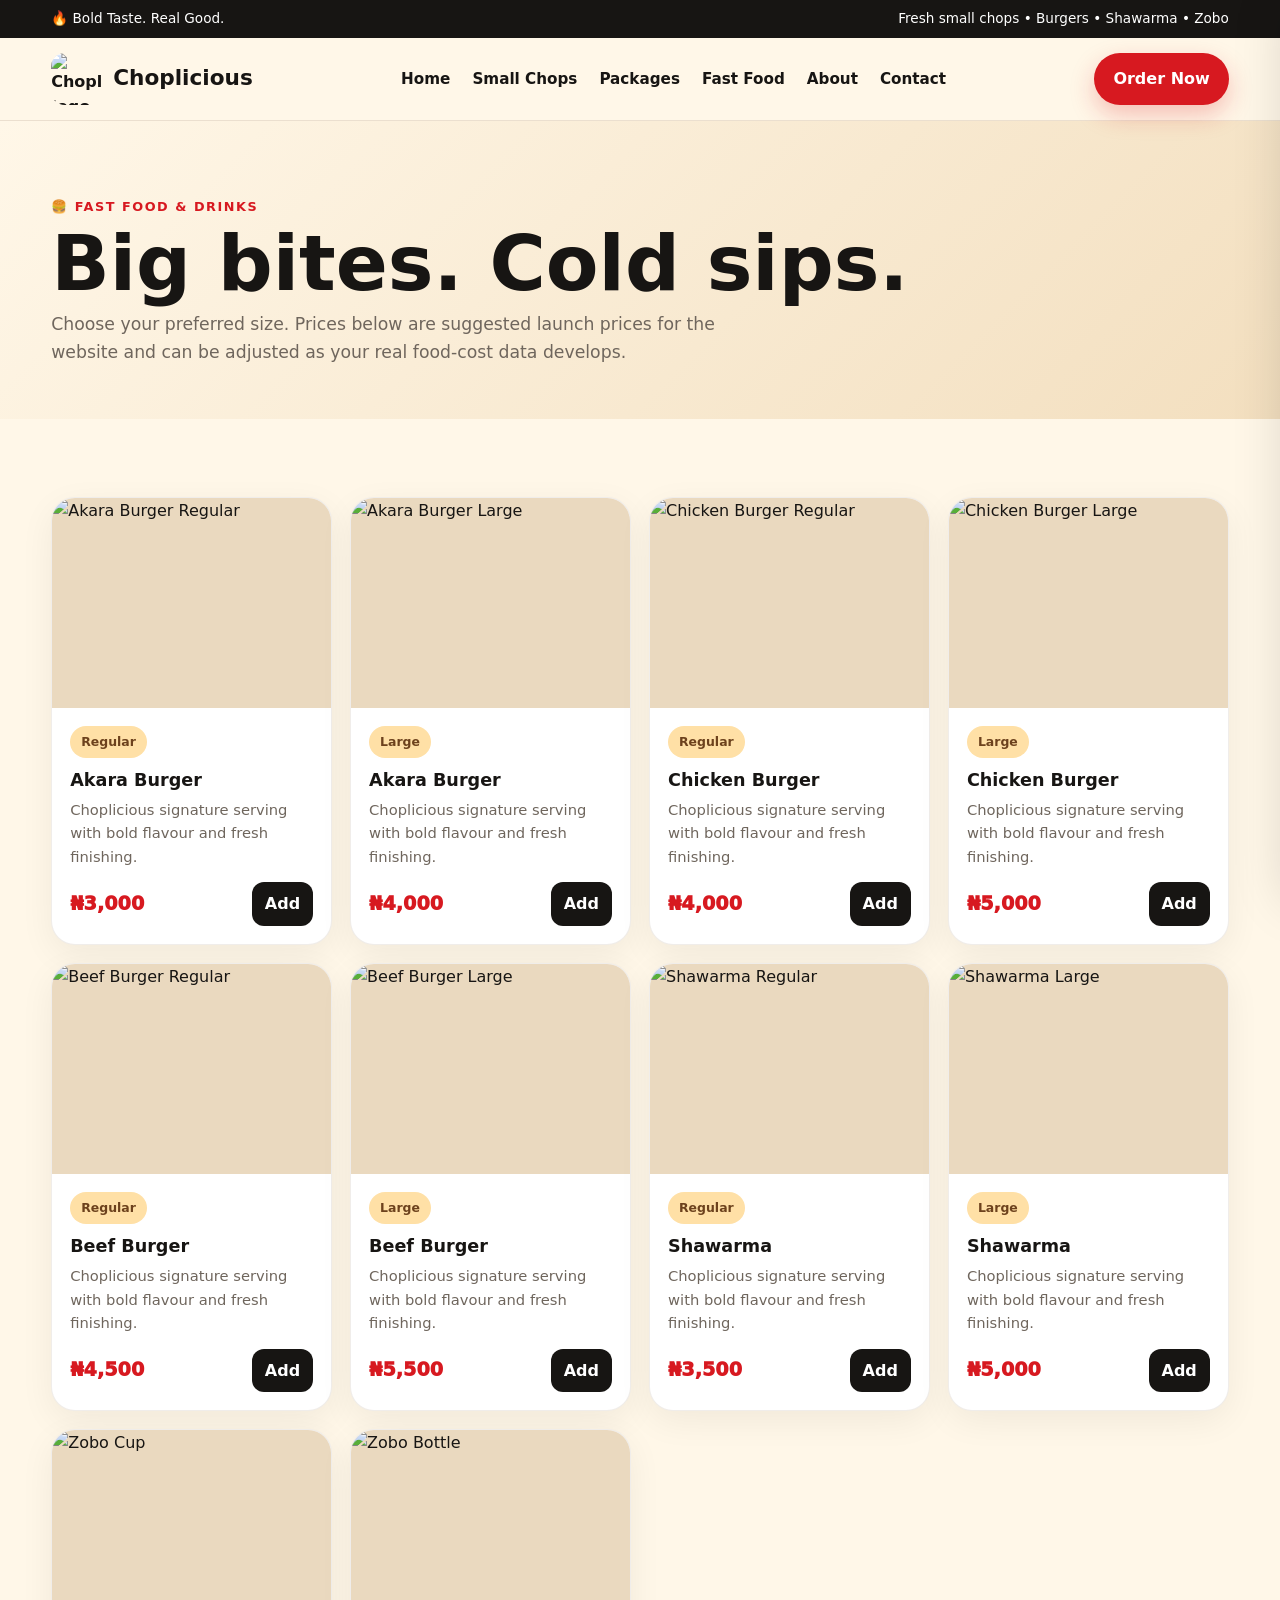
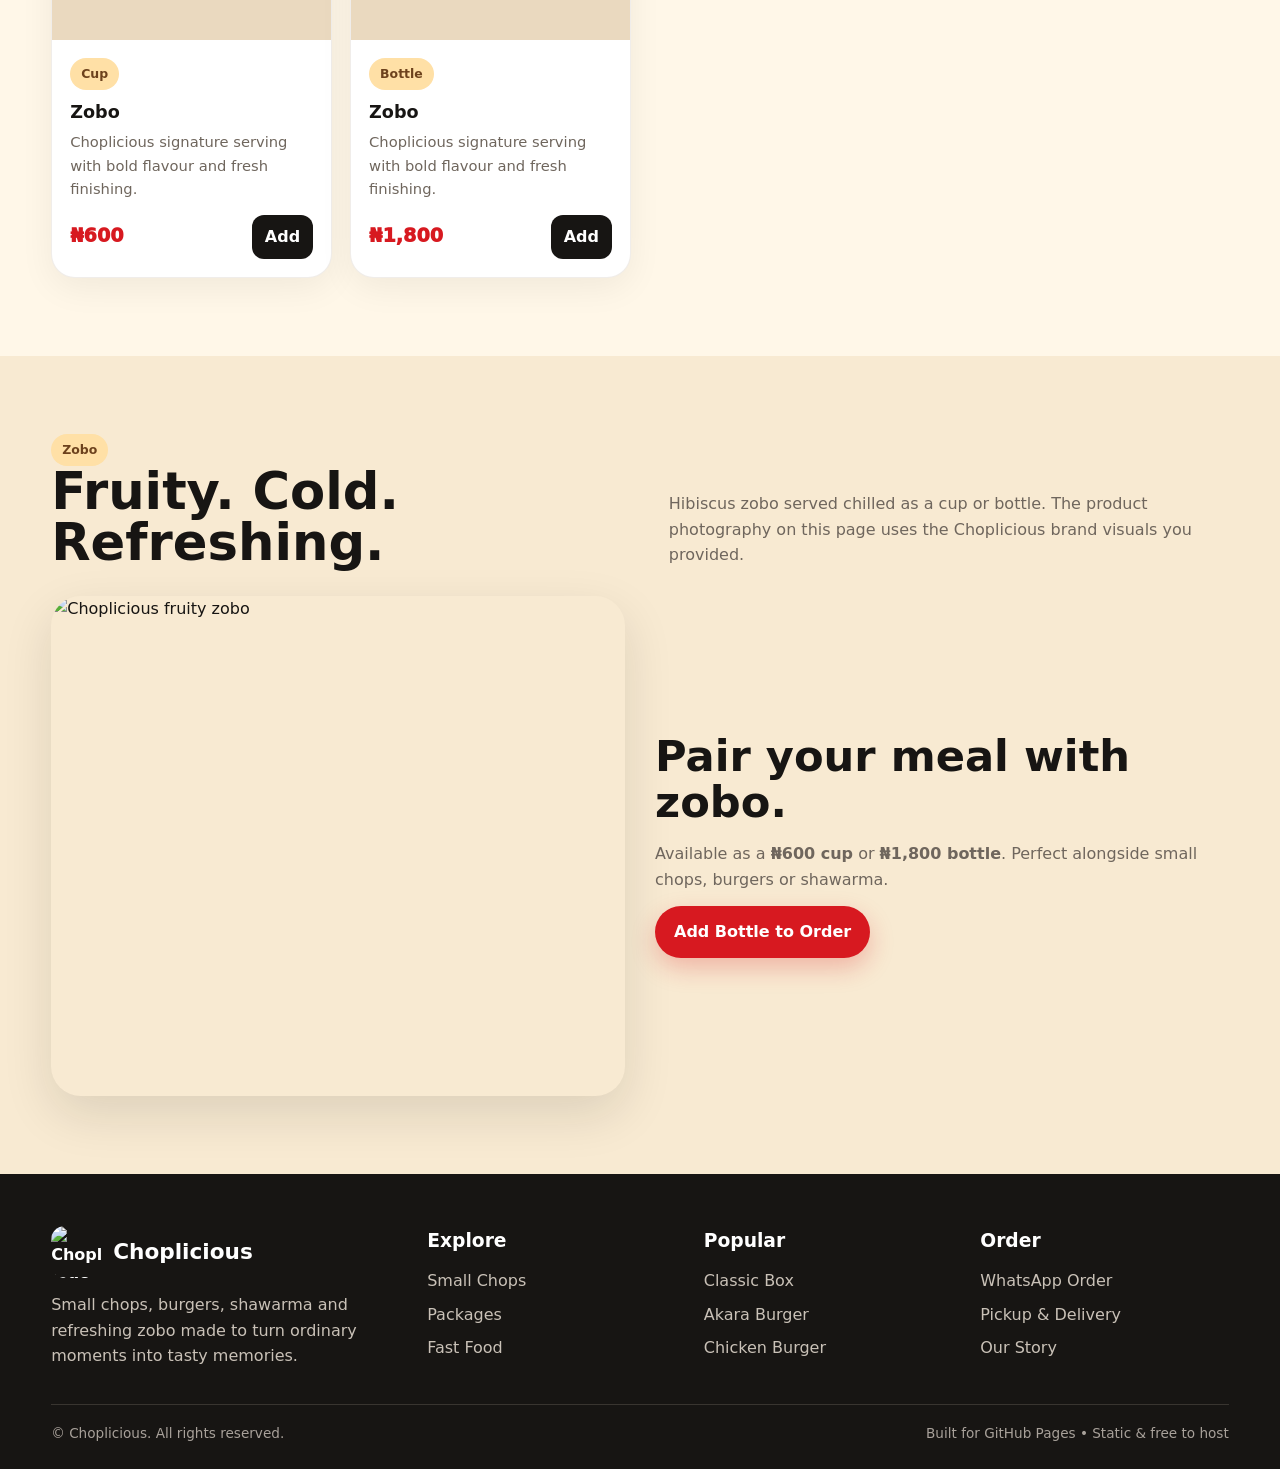
==== fast-food.html @ dd44a3d0 "Add files via upload" ====
<!doctype html><html lang="en"><head><meta charset="utf-8"><meta name="viewport" content="width=device-width,initial-scale=1"><title>Fast Food — Choplicious</title><link rel="stylesheet" href="styles.css"></head><body>
<div class="topbar"><div class="container"><span>🔥 Bold Taste. Real Good.</span><span>Fresh small chops • Burgers • Shawarma • Zobo</span></div></div>
<header class="navbar"><div class="container nav-inner">
<a class="brand" href="index.html"><img src="assets/logo.png" alt="Choplicious logo"><span>Choplicious</span></a>
<button class="menu-btn" id="mobileMenu" aria-label="Open menu">☰</button>
<nav class="nav-links" id="navLinks">
<a href="index.html">Home</a><a href="menu.html">Small Chops</a><a href="packages.html">Packages</a><a href="fast-food.html">Fast Food</a><a href="about.html">About</a><a href="contact.html">Contact</a>
</nav>
<a class="btn btn-primary nav-cta" href="contact.html">Order Now</a>
</div></header>

<main><section class="page-hero"><div class="container"><span class="kicker">🍔 Fast Food & Drinks</span><h1>Big bites. Cold sips.</h1><p>Choose your preferred size. Prices below are suggested launch prices for the website and can be adjusted as your real food-cost data develops.</p></div></section>
<section class="section"><div class="container"><div class="cards"><div class="card"><div class="card-img"><img src="assets/akara-burger.png" alt="Akara Burger Regular"></div><div class="card-body"><span class="pill">Regular</span><h3 style="margin-top:8px">Akara Burger</h3><p>Choplicious signature serving with bold flavour and fresh finishing.</p><div class="card-foot"><span class="price">₦3,000</span><button class="small-btn" onclick="addToCart('Akara Burger — Regular',3000)">Add</button></div></div></div>
<div class="card"><div class="card-img"><img src="assets/akara-burger.png" alt="Akara Burger Large"></div><div class="card-body"><span class="pill">Large</span><h3 style="margin-top:8px">Akara Burger</h3><p>Choplicious signature serving with bold flavour and fresh finishing.</p><div class="card-foot"><span class="price">₦4,000</span><button class="small-btn" onclick="addToCart('Akara Burger — Large',4000)">Add</button></div></div></div>
<div class="card"><div class="card-img"><img src="assets/chicken-burger.png" alt="Chicken Burger Regular"></div><div class="card-body"><span class="pill">Regular</span><h3 style="margin-top:8px">Chicken Burger</h3><p>Choplicious signature serving with bold flavour and fresh finishing.</p><div class="card-foot"><span class="price">₦4,000</span><button class="small-btn" onclick="addToCart('Chicken Burger — Regular',4000)">Add</button></div></div></div>
<div class="card"><div class="card-img"><img src="assets/chicken-burger.png" alt="Chicken Burger Large"></div><div class="card-body"><span class="pill">Large</span><h3 style="margin-top:8px">Chicken Burger</h3><p>Choplicious signature serving with bold flavour and fresh finishing.</p><div class="card-foot"><span class="price">₦5,000</span><button class="small-btn" onclick="addToCart('Chicken Burger — Large',5000)">Add</button></div></div></div>
<div class="card"><div class="card-img"><img src="assets/beef-burger.png" alt="Beef Burger Regular"></div><div class="card-body"><span class="pill">Regular</span><h3 style="margin-top:8px">Beef Burger</h3><p>Choplicious signature serving with bold flavour and fresh finishing.</p><div class="card-foot"><span class="price">₦4,500</span><button class="small-btn" onclick="addToCart('Beef Burger — Regular',4500)">Add</button></div></div></div>
<div class="card"><div class="card-img"><img src="assets/beef-burger.png" alt="Beef Burger Large"></div><div class="card-body"><span class="pill">Large</span><h3 style="margin-top:8px">Beef Burger</h3><p>Choplicious signature serving with bold flavour and fresh finishing.</p><div class="card-foot"><span class="price">₦5,500</span><button class="small-btn" onclick="addToCart('Beef Burger — Large',5500)">Add</button></div></div></div>
<div class="card"><div class="card-img"><img src="assets/shawarma.png" alt="Shawarma Regular"></div><div class="card-body"><span class="pill">Regular</span><h3 style="margin-top:8px">Shawarma</h3><p>Choplicious signature serving with bold flavour and fresh finishing.</p><div class="card-foot"><span class="price">₦3,500</span><button class="small-btn" onclick="addToCart('Shawarma — Regular',3500)">Add</button></div></div></div>
<div class="card"><div class="card-img"><img src="assets/shawarma.png" alt="Shawarma Large"></div><div class="card-body"><span class="pill">Large</span><h3 style="margin-top:8px">Shawarma</h3><p>Choplicious signature serving with bold flavour and fresh finishing.</p><div class="card-foot"><span class="price">₦5,000</span><button class="small-btn" onclick="addToCart('Shawarma — Large',5000)">Add</button></div></div></div>
<div class="card"><div class="card-img"><img src="assets/zobo.png" alt="Zobo Cup"></div><div class="card-body"><span class="pill">Cup</span><h3 style="margin-top:8px">Zobo</h3><p>Choplicious signature serving with bold flavour and fresh finishing.</p><div class="card-foot"><span class="price">₦600</span><button class="small-btn" onclick="addToCart('Zobo — Cup',600)">Add</button></div></div></div>
<div class="card"><div class="card-img"><img src="assets/zobo.png" alt="Zobo Bottle"></div><div class="card-body"><span class="pill">Bottle</span><h3 style="margin-top:8px">Zobo</h3><p>Choplicious signature serving with bold flavour and fresh finishing.</p><div class="card-foot"><span class="price">₦1,800</span><button class="small-btn" onclick="addToCart('Zobo — Bottle',1800)">Add</button></div></div></div></div></div></section>
<section class="section alt"><div class="container"><div class="section-head"><div><span class="pill">Zobo</span><h2>Fruity. Cold. Refreshing.</h2></div><p>Hibiscus zobo served chilled as a cup or bottle. The product photography on this page uses the Choplicious brand visuals you provided.</p></div><div class="about-grid"><div class="about-image"><img src="assets/zobo.png" alt="Choplicious fruity zobo"></div><div class="about-copy"><h2>Pair your meal with zobo.</h2><p>Available as a <b>₦600 cup</b> or <b>₦1,800 bottle</b>. Perfect alongside small chops, burgers or shawarma.</p><button class="btn btn-primary" onclick="addToCart('Zobo — Bottle',1800)">Add Bottle to Order</button></div></div></div></section>
</main>
<footer class="footer"><div class="container">
<div class="footer-grid">
<div><div class="brand"><img src="assets/logo.png" alt="Choplicious logo"><span>Choplicious</span></div><p style="margin-top:14px">Small chops, burgers, shawarma and refreshing zobo made to turn ordinary moments into tasty memories.</p></div>
<div><h3>Explore</h3><div class="footer-links"><a href="menu.html">Small Chops</a><a href="packages.html">Packages</a><a href="fast-food.html">Fast Food</a></div></div>
<div><h3>Popular</h3><div class="footer-links"><a href="packages.html">Classic Box</a><a href="fast-food.html">Akara Burger</a><a href="fast-food.html">Chicken Burger</a></div></div>
<div><h3>Order</h3><div class="footer-links"><a href="contact.html">WhatsApp Order</a><a href="contact.html">Pickup & Delivery</a><a href="about.html">Our Story</a></div></div>
</div>
<div class="footer-bottom"><span>© <span id="year"></span> Choplicious. All rights reserved.</span><span>Built for GitHub Pages • Static & free to host</span></div>
</div></footer>
<div class="toast" id="toast"></div>
<div class="cart" id="cart"><div class="cart-head"><div><b>Your Order</b><div style="color:#777;font-size:.85rem">Ready for WhatsApp checkout</div></div><button class="close" onclick="closeCart()">×</button></div><div class="cart-items" id="cartItems"></div><div class="cart-foot"><div style="display:flex;justify-content:space-between;font-size:1.1rem;margin-bottom:14px"><b>Total</b><b id="cartTotal">₦0</b></div><button class="btn btn-primary" style="width:100%" onclick="checkout()">Order via WhatsApp</button></div></div>
<script src="script.js"></script>
</body></html>
---- styles.css ----
:root{
  --red:#d71920;
  --red-dark:#a90f15;
  --cream:#fff7e8;
  --cream-2:#f8ead2;
  --charcoal:#171513;
  --gold:#e8a52a;
  --brown:#8a5a32;
  --brown-dark:#5a361f;
  --white:#fff;
  --muted:#6f665d;
  --shadow:0 18px 50px rgba(23,21,19,.12);
  --radius:24px;
  --max:1180px;
}
*{box-sizing:border-box;margin:0;padding:0}
html{scroll-behavior:smooth}
body{
  font-family:Inter,system-ui,-apple-system,BlinkMacSystemFont,"Segoe UI",sans-serif;
  background:var(--cream);color:var(--charcoal);line-height:1.6;
}
a{text-decoration:none;color:inherit}
img{max-width:100%;display:block}
button,input,textarea{font:inherit}
.container{width:min(var(--max),92%);margin:auto}
.topbar{background:var(--charcoal);color:#fff;font-size:.85rem}
.topbar .container{display:flex;justify-content:space-between;gap:20px;padding:8px 0}
.navbar{
  position:sticky;top:0;z-index:1000;background:rgba(255,247,232,.94);
  backdrop-filter:blur(16px);border-bottom:1px solid rgba(90,54,31,.12)
}
.nav-inner{height:82px;display:flex;align-items:center;justify-content:space-between;gap:24px}
.brand{display:flex;align-items:center;gap:10px;font-weight:900}
.brand img{width:52px;height:52px;object-fit:contain;border-radius:14px}
.brand span{font-size:1.35rem}
.nav-links{display:flex;align-items:center;gap:22px;font-weight:700;font-size:.95rem}
.nav-links a{position:relative}
.nav-links a:after{content:"";position:absolute;left:0;bottom:-8px;width:0;height:3px;background:var(--red);border-radius:10px;transition:.25s}
.nav-links a:hover:after,.nav-links a.active:after{width:100%}
.menu-btn{display:none;border:0;background:var(--charcoal);color:#fff;border-radius:12px;padding:10px 12px}
.btn{
  display:inline-flex;align-items:center;justify-content:center;gap:8px;border:0;
  padding:13px 19px;border-radius:999px;font-weight:900;cursor:pointer;transition:.25s
}
.btn-primary{background:var(--red);color:#fff;box-shadow:0 10px 24px rgba(215,25,32,.25)}
.btn-primary:hover{transform:translateY(-2px);background:var(--red-dark)}
.btn-dark{background:var(--charcoal);color:#fff}
.btn-light{background:#fff;color:var(--charcoal)}
.hero{padding:64px 0 78px;overflow:hidden}
.hero-grid{display:grid;grid-template-columns:1.02fr .98fr;align-items:center;gap:48px}
.kicker{display:inline-flex;align-items:center;gap:8px;color:var(--red);font-weight:900;text-transform:uppercase;letter-spacing:.12em;font-size:.8rem}
.hero h1{font-size:clamp(3rem,7vw,6.2rem);line-height:.92;margin:15px 0 22px;letter-spacing:-.055em}
.hero h1 span{color:var(--red)}
.hero p{font-size:1.12rem;color:var(--muted);max-width:620px}
.hero-actions{display:flex;flex-wrap:wrap;gap:12px;margin-top:28px}
.hero-card{position:relative}
.hero-card img{width:100%;height:520px;object-fit:cover;border-radius:36px;box-shadow:var(--shadow)}
.hero-badge{
  position:absolute;left:-18px;bottom:28px;background:#fff;padding:16px 20px;border-radius:20px;
  box-shadow:var(--shadow);font-weight:900
}
.hero-badge strong{display:block;color:var(--red);font-size:1.35rem}
.section{padding:78px 0}
.section.alt{background:var(--cream-2)}
.section-head{display:flex;align-items:end;justify-content:space-between;gap:24px;margin-bottom:28px}
.section-head h2{font-size:clamp(2rem,4vw,3.4rem);line-height:1}
.section-head p{max-width:560px;color:var(--muted)}
.pill{display:inline-block;background:#ffe0a6;color:#6d421d;padding:6px 11px;border-radius:999px;font-weight:900;font-size:.78rem}
.cards{display:grid;grid-template-columns:repeat(4,1fr);gap:18px}
.card{
  background:#fff;border:1px solid rgba(90,54,31,.09);border-radius:var(--radius);
  overflow:hidden;box-shadow:0 10px 35px rgba(23,21,19,.06);transition:.25s
}
.card:hover{transform:translateY(-6px);box-shadow:var(--shadow)}
.card-img{height:210px;overflow:hidden;background:#ead9bf}
.card-img img{width:100%;height:100%;object-fit:cover;transition:.5s}
.card:hover .card-img img{transform:scale(1.04)}
.card-body{padding:18px}
.card-body h3{font-size:1.1rem;margin-bottom:4px}
.card-body p{color:var(--muted);font-size:.92rem;min-height:44px}
.price{font-size:1.2rem;font-weight:950;color:var(--red)}
.card-foot{display:flex;justify-content:space-between;align-items:center;gap:12px;margin-top:14px}
.small-btn{border:0;background:var(--charcoal);color:#fff;padding:9px 13px;border-radius:12px;font-weight:800;cursor:pointer}
.menu-grid{display:grid;grid-template-columns:repeat(3,1fr);gap:18px}
.menu-card{padding:20px;background:#fff;border-radius:22px;border:1px solid rgba(90,54,31,.08)}
.menu-card h3{display:flex;justify-content:space-between;gap:12px}
.menu-card .desc{font-size:.88rem;color:var(--muted);margin:5px 0 12px}
.menu-card .meta{font-size:.78rem;color:#806f5e}
.filters{display:flex;gap:9px;flex-wrap:wrap;margin-bottom:24px}
.filter{border:1px solid #d9c4a7;background:#fff;color:var(--charcoal);padding:9px 14px;border-radius:999px;font-weight:800;cursor:pointer}
.filter.active{background:var(--red);border-color:var(--red);color:#fff}
.package-grid{display:grid;grid-template-columns:repeat(4,1fr);gap:18px}
.package{position:relative;padding:26px;background:var(--charcoal);color:#fff;border-radius:26px;overflow:hidden}
.package:nth-child(2){background:#6b4326}
.package:nth-child(3){background:var(--red)}
.package:nth-child(4){background:#9a6b2f}
.package:before{content:"";position:absolute;width:160px;height:160px;border-radius:50%;background:rgba(255,255,255,.08);right:-50px;top:-60px}
.package h3{font-size:1.45rem}
.package .package-price{font-size:2rem;font-weight:950;margin:8px 0 16px}
.package ul{list-style:none;display:grid;gap:8px;color:#f8ead2;font-size:.92rem;margin-bottom:20px}
.package li:before{content:"✓";color:#ffd36a;font-weight:900;margin-right:8px}
.feature-strip{display:grid;grid-template-columns:repeat(3,1fr);gap:18px}
.feature{padding:24px;background:#fff;border-radius:22px}
.feature .icon{font-size:2rem;margin-bottom:8px}
.feature h3{margin-bottom:5px}
.feature p{color:var(--muted)}
.cta{padding:48px;border-radius:32px;background:var(--red);color:#fff;display:flex;align-items:center;justify-content:space-between;gap:25px}
.cta h2{font-size:clamp(2rem,4vw,3.2rem);line-height:1}
.cta p{opacity:.9;margin-top:10px}
.page-hero{padding:72px 0 52px;background:linear-gradient(135deg,#fff7e8 0%,#f3dfbf 100%)}
.page-hero h1{font-size:clamp(2.7rem,6vw,5rem);line-height:.95;margin:10px 0}
.page-hero p{max-width:700px;color:var(--muted);font-size:1.08rem}
.about-grid{display:grid;grid-template-columns:1fr 1fr;gap:30px;align-items:center}
.about-image{border-radius:30px;overflow:hidden;box-shadow:var(--shadow)}
.about-image img{width:100%;height:500px;object-fit:cover}
.about-copy h2{font-size:2.7rem;line-height:1.05;margin-bottom:16px}
.about-copy p{color:var(--muted);margin-bottom:14px}
.contact-grid{display:grid;grid-template-columns:1fr 1fr;gap:24px}
.contact-card{background:#fff;padding:28px;border-radius:24px}
.contact-list{display:grid;gap:15px;margin-top:20px}
.contact-item{display:flex;gap:14px;align-items:flex-start}
.contact-item b{display:block}
.contact-item span{color:var(--muted);font-size:.9rem}
.form{display:grid;gap:14px}
.form label{font-weight:800}
.form input,.form textarea,.form select{width:100%;padding:13px 14px;border:1px solid #d9c4a7;border-radius:13px;background:#fffdf8;outline:none}
.form textarea{min-height:130px;resize:vertical}
.footer{background:var(--charcoal);color:#fff;padding:52px 0 24px}
.footer-grid{display:grid;grid-template-columns:1.4fr 1fr 1fr 1fr;gap:28px}
.footer p,.footer a{color:#c9c1b7}
.footer h3{margin-bottom:12px}
.footer-links{display:grid;gap:8px}
.footer-bottom{border-top:1px solid #393530;margin-top:35px;padding-top:18px;color:#a8a19a;font-size:.85rem;display:flex;justify-content:space-between}
.toast{position:fixed;right:20px;bottom:20px;background:var(--charcoal);color:#fff;padding:14px 18px;border-radius:14px;z-index:2000;box-shadow:var(--shadow);display:none}
.cart{
  position:fixed;right:0;top:0;width:min(420px,92vw);height:100vh;background:#fff;z-index:1500;
  transform:translateX(105%);transition:.3s;box-shadow:-15px 0 50px rgba(0,0,0,.15);display:flex;flex-direction:column
}
.cart.open{transform:translateX(0)}
.cart-head{padding:20px;border-bottom:1px solid #eee;display:flex;justify-content:space-between}
.cart-items{padding:20px;overflow:auto;flex:1;display:grid;align-content:start;gap:12px}
.cart-item{display:flex;justify-content:space-between;gap:15px;border-bottom:1px solid #eee;padding-bottom:12px}
.cart-foot{padding:20px;border-top:1px solid #eee}
.close{border:0;background:#f1ede7;border-radius:10px;width:38px;height:38px;cursor:pointer;font-size:1.2rem}
.empty{color:var(--muted);padding:30px 0;text-align:center}
@media(max-width:980px){
  .cards,.package-grid{grid-template-columns:repeat(2,1fr)}
  .menu-grid{grid-template-columns:repeat(2,1fr)}
  .hero-grid,.about-grid,.contact-grid{grid-template-columns:1fr}
  .hero-card{order:-1}
  .hero-card img{height:420px}
  .footer-grid{grid-template-columns:2fr 1fr 1fr}
}
@media(max-width:720px){
  .topbar .container{display:none}
  .nav-inner{height:70px}
  .nav-links{
    position:absolute;top:70px;left:0;right:0;background:var(--cream);padding:18px 5%;
    flex-direction:column;align-items:flex-start;transform:translateY(-150%);transition:.25s;box-shadow:0 15px 25px rgba(0,0,0,.08)
  }
  .nav-links.open{transform:translateY(0)}
  .menu-btn{display:block}
  .nav-cta{display:none}
  .cards,.package-grid,.menu-grid,.feature-strip{grid-template-columns:1fr}
  .section{padding:58px 0}
  .hero{padding:42px 0 58px}
  .hero-card img{height:330px}
  .hero-badge{left:10px}
  .footer-grid{grid-template-columns:1fr 1fr}
  .footer-bottom{flex-direction:column;gap:8px}
  .cta{padding:30px;flex-direction:column;align-items:flex-start}
}
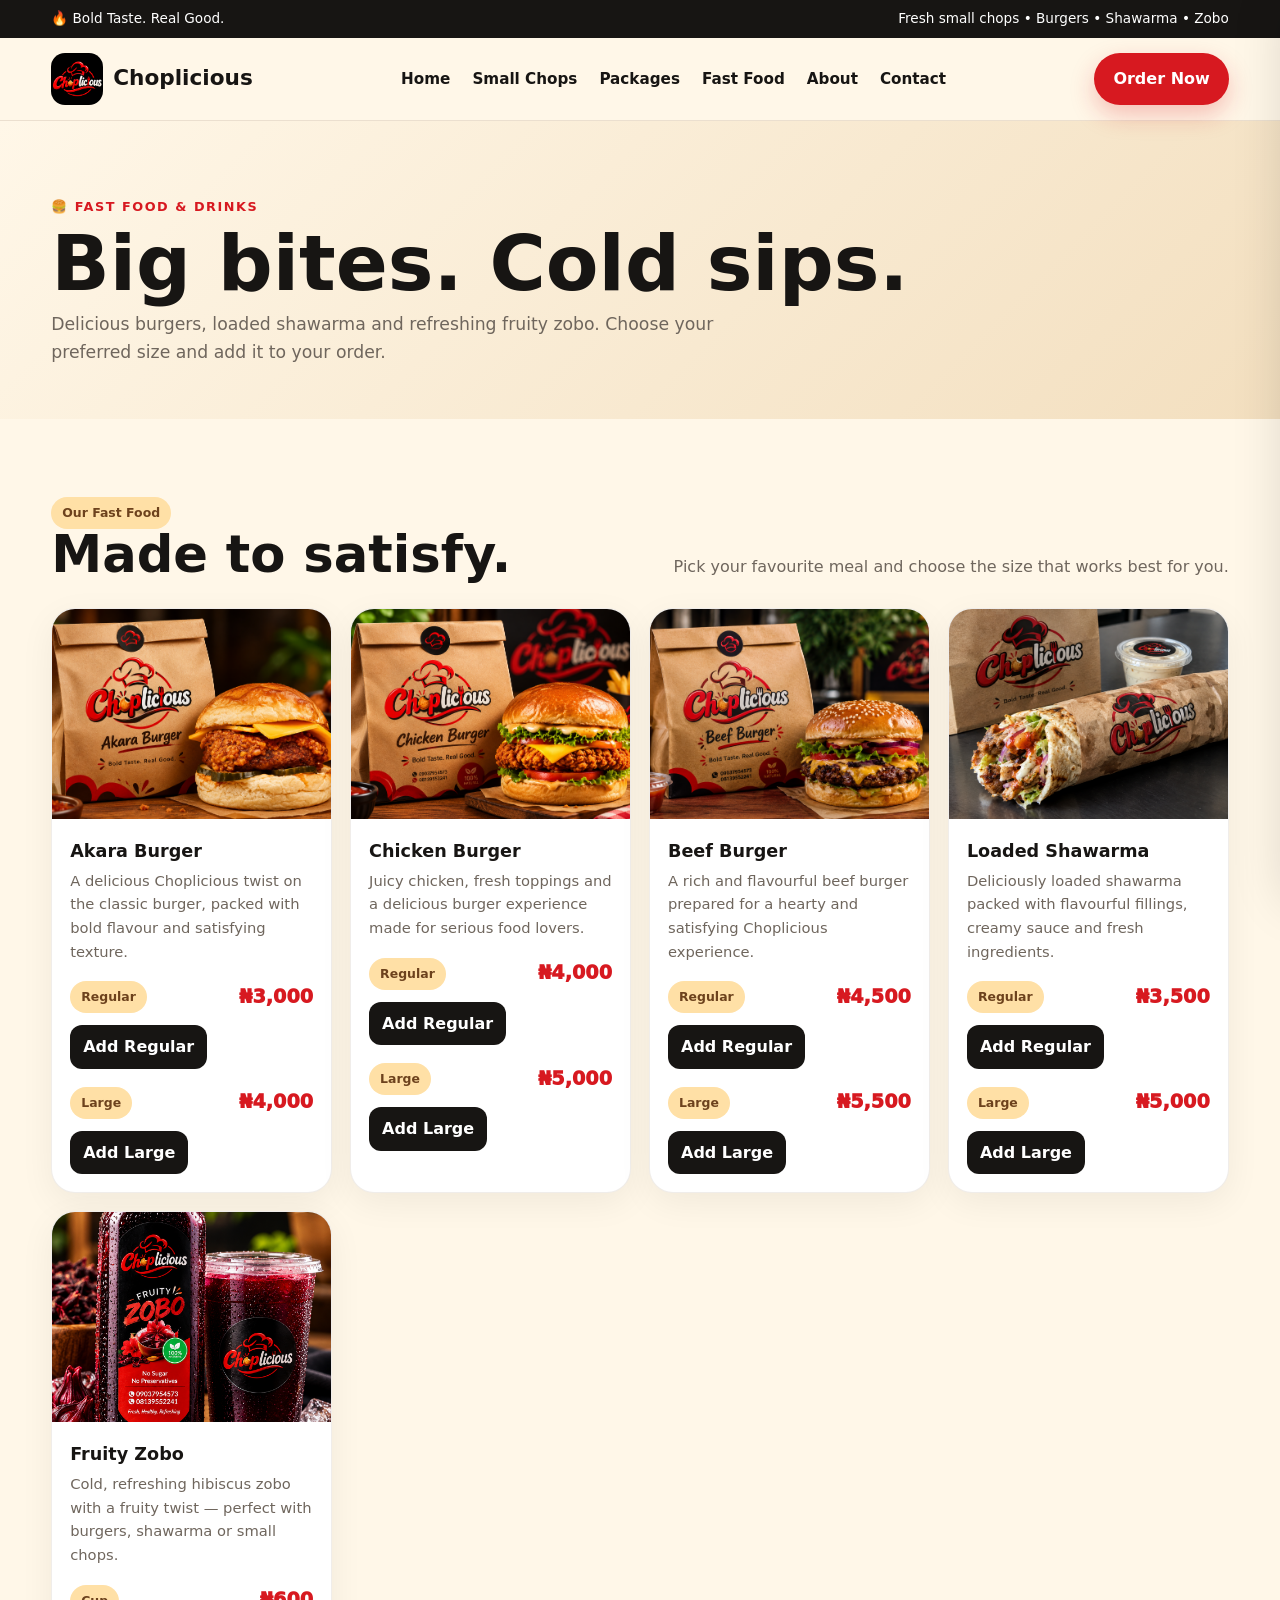
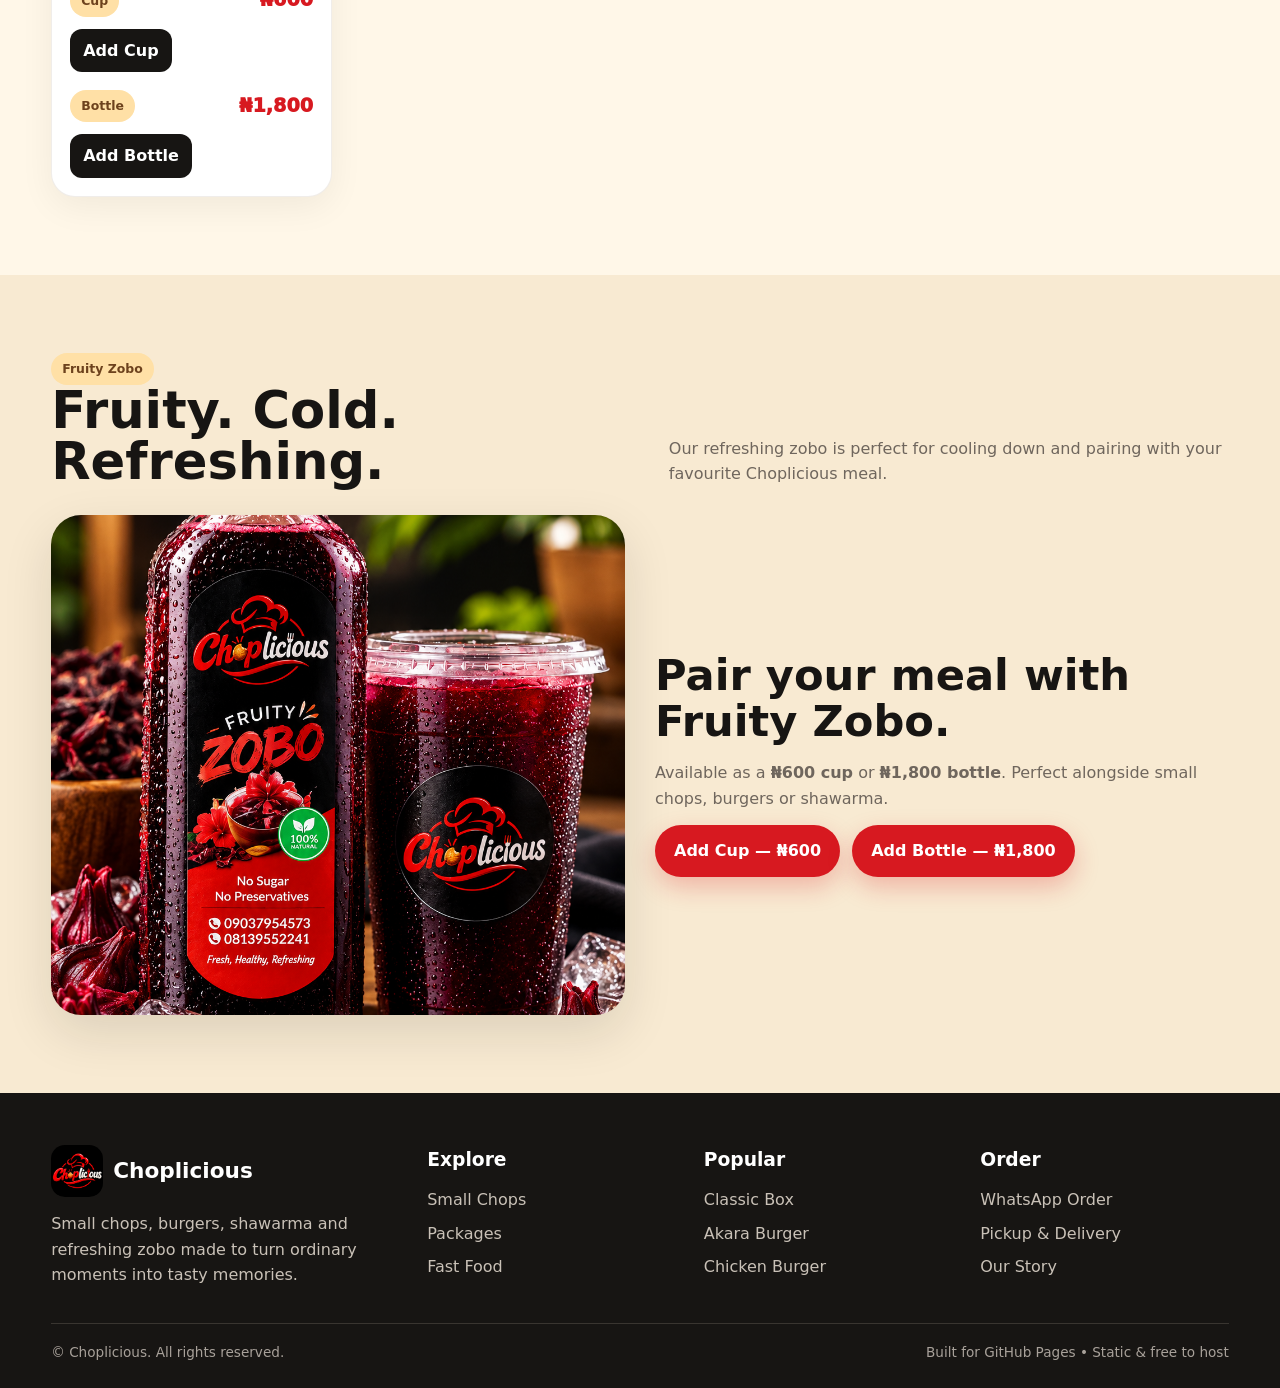
==== commit 9baae1d5: "Fix fast food product grouping" ====
--- a/fast-food.html
+++ b/fast-food.html
@@ -1,37 +1,703 @@
-<!doctype html><html lang="en"><head><meta charset="utf-8"><meta name="viewport" content="width=device-width,initial-scale=1"><title>Fast Food — Choplicious</title><link rel="stylesheet" href="styles.css"></head><body>
-<div class="topbar"><div class="container"><span>🔥 Bold Taste. Real Good.</span><span>Fresh small chops • Burgers • Shawarma • Zobo</span></div></div>
-<header class="navbar"><div class="container nav-inner">
-<a class="brand" href="index.html"><img src="assets/logo.png" alt="Choplicious logo"><span>Choplicious</span></a>
-<button class="menu-btn" id="mobileMenu" aria-label="Open menu">☰</button>
-<nav class="nav-links" id="navLinks">
-<a href="index.html">Home</a><a href="menu.html">Small Chops</a><a href="packages.html">Packages</a><a href="fast-food.html">Fast Food</a><a href="about.html">About</a><a href="contact.html">Contact</a>
-</nav>
-<a class="btn btn-primary nav-cta" href="contact.html">Order Now</a>
-</div></header>
-
-<main><section class="page-hero"><div class="container"><span class="kicker">🍔 Fast Food & Drinks</span><h1>Big bites. Cold sips.</h1><p>Choose your preferred size. Prices below are suggested launch prices for the website and can be adjusted as your real food-cost data develops.</p></div></section>
-<section class="section"><div class="container"><div class="cards"><div class="card"><div class="card-img"><img src="assets/akara-burger.png" alt="Akara Burger Regular"></div><div class="card-body"><span class="pill">Regular</span><h3 style="margin-top:8px">Akara Burger</h3><p>Choplicious signature serving with bold flavour and fresh finishing.</p><div class="card-foot"><span class="price">₦3,000</span><button class="small-btn" onclick="addToCart('Akara Burger — Regular',3000)">Add</button></div></div></div>
-<div class="card"><div class="card-img"><img src="assets/akara-burger.png" alt="Akara Burger Large"></div><div class="card-body"><span class="pill">Large</span><h3 style="margin-top:8px">Akara Burger</h3><p>Choplicious signature serving with bold flavour and fresh finishing.</p><div class="card-foot"><span class="price">₦4,000</span><button class="small-btn" onclick="addToCart('Akara Burger — Large',4000)">Add</button></div></div></div>
-<div class="card"><div class="card-img"><img src="assets/chicken-burger.png" alt="Chicken Burger Regular"></div><div class="card-body"><span class="pill">Regular</span><h3 style="margin-top:8px">Chicken Burger</h3><p>Choplicious signature serving with bold flavour and fresh finishing.</p><div class="card-foot"><span class="price">₦4,000</span><button class="small-btn" onclick="addToCart('Chicken Burger — Regular',4000)">Add</button></div></div></div>
-<div class="card"><div class="card-img"><img src="assets/chicken-burger.png" alt="Chicken Burger Large"></div><div class="card-body"><span class="pill">Large</span><h3 style="margin-top:8px">Chicken Burger</h3><p>Choplicious signature serving with bold flavour and fresh finishing.</p><div class="card-foot"><span class="price">₦5,000</span><button class="small-btn" onclick="addToCart('Chicken Burger — Large',5000)">Add</button></div></div></div>
-<div class="card"><div class="card-img"><img src="assets/beef-burger.png" alt="Beef Burger Regular"></div><div class="card-body"><span class="pill">Regular</span><h3 style="margin-top:8px">Beef Burger</h3><p>Choplicious signature serving with bold flavour and fresh finishing.</p><div class="card-foot"><span class="price">₦4,500</span><button class="small-btn" onclick="addToCart('Beef Burger — Regular',4500)">Add</button></div></div></div>
-<div class="card"><div class="card-img"><img src="assets/beef-burger.png" alt="Beef Burger Large"></div><div class="card-body"><span class="pill">Large</span><h3 style="margin-top:8px">Beef Burger</h3><p>Choplicious signature serving with bold flavour and fresh finishing.</p><div class="card-foot"><span class="price">₦5,500</span><button class="small-btn" onclick="addToCart('Beef Burger — Large',5500)">Add</button></div></div></div>
-<div class="card"><div class="card-img"><img src="assets/shawarma.png" alt="Shawarma Regular"></div><div class="card-body"><span class="pill">Regular</span><h3 style="margin-top:8px">Shawarma</h3><p>Choplicious signature serving with bold flavour and fresh finishing.</p><div class="card-foot"><span class="price">₦3,500</span><button class="small-btn" onclick="addToCart('Shawarma — Regular',3500)">Add</button></div></div></div>
-<div class="card"><div class="card-img"><img src="assets/shawarma.png" alt="Shawarma Large"></div><div class="card-body"><span class="pill">Large</span><h3 style="margin-top:8px">Shawarma</h3><p>Choplicious signature serving with bold flavour and fresh finishing.</p><div class="card-foot"><span class="price">₦5,000</span><button class="small-btn" onclick="addToCart('Shawarma — Large',5000)">Add</button></div></div></div>
-<div class="card"><div class="card-img"><img src="assets/zobo.png" alt="Zobo Cup"></div><div class="card-body"><span class="pill">Cup</span><h3 style="margin-top:8px">Zobo</h3><p>Choplicious signature serving with bold flavour and fresh finishing.</p><div class="card-foot"><span class="price">₦600</span><button class="small-btn" onclick="addToCart('Zobo — Cup',600)">Add</button></div></div></div>
-<div class="card"><div class="card-img"><img src="assets/zobo.png" alt="Zobo Bottle"></div><div class="card-body"><span class="pill">Bottle</span><h3 style="margin-top:8px">Zobo</h3><p>Choplicious signature serving with bold flavour and fresh finishing.</p><div class="card-foot"><span class="price">₦1,800</span><button class="small-btn" onclick="addToCart('Zobo — Bottle',1800)">Add</button></div></div></div></div></div></section>
-<section class="section alt"><div class="container"><div class="section-head"><div><span class="pill">Zobo</span><h2>Fruity. Cold. Refreshing.</h2></div><p>Hibiscus zobo served chilled as a cup or bottle. The product photography on this page uses the Choplicious brand visuals you provided.</p></div><div class="about-grid"><div class="about-image"><img src="assets/zobo.png" alt="Choplicious fruity zobo"></div><div class="about-copy"><h2>Pair your meal with zobo.</h2><p>Available as a <b>₦600 cup</b> or <b>₦1,800 bottle</b>. Perfect alongside small chops, burgers or shawarma.</p><button class="btn btn-primary" onclick="addToCart('Zobo — Bottle',1800)">Add Bottle to Order</button></div></div></div></section>
+<!doctype html>
+<html lang="en">
+
+<head>
+  <meta charset="utf-8">
+  <meta name="viewport" content="width=device-width,initial-scale=1">
+
+  <title>Fast Food — Choplicious</title>
+
+  <link rel="stylesheet" href="styles.css">
+</head>
+
+<body>
+
+<div class="topbar">
+  <div class="container">
+    <span>🔥 Bold Taste. Real Good.</span>
+    <span>Fresh small chops • Burgers • Shawarma • Zobo</span>
+  </div>
+</div>
+
+
+<header class="navbar">
+
+  <div class="container nav-inner">
+
+    <a class="brand" href="index.html">
+      <img src="assets/logo.png" alt="Choplicious logo">
+      <span>Choplicious</span>
+    </a>
+
+    <button class="menu-btn" id="mobileMenu" aria-label="Open menu">
+      ☰
+    </button>
+
+    <nav class="nav-links" id="navLinks">
+
+      <a href="index.html">Home</a>
+
+      <a href="menu.html">Small Chops</a>
+
+      <a href="packages.html">Packages</a>
+
+      <a href="fast-food.html">Fast Food</a>
+
+      <a href="about.html">About</a>
+
+      <a href="contact.html">Contact</a>
+
+    </nav>
+
+    <a class="btn btn-primary nav-cta" href="contact.html">
+      Order Now
+    </a>
+
+  </div>
+
+</header>
+
+
+<main>
+
+
+<!-- HERO -->
+
+<section class="page-hero">
+
+  <div class="container">
+
+    <span class="kicker">🍔 Fast Food & Drinks</span>
+
+    <h1>Big bites. Cold sips.</h1>
+
+    <p>
+      Delicious burgers, loaded shawarma and refreshing fruity zobo.
+      Choose your preferred size and add it to your order.
+    </p>
+
+  </div>
+
+</section>
+
+
+
+<!-- FAST FOOD PRODUCTS -->
+
+<section class="section">
+
+  <div class="container">
+
+    <div class="section-head">
+
+      <div>
+
+        <span class="pill">Our Fast Food</span>
+
+        <h2>Made to satisfy.</h2>
+
+      </div>
+
+      <p>
+        Pick your favourite meal and choose the size that works best for you.
+      </p>
+
+    </div>
+
+
+    <div class="cards">
+
+
+
+      <!-- AKARA BURGER -->
+
+      <div class="card">
+
+        <div class="card-img">
+
+          <img
+            src="assets/akara-burger.png"
+            alt="Choplicious Akara Burger"
+          >
+
+        </div>
+
+
+        <div class="card-body">
+
+          <h3>Akara Burger</h3>
+
+          <p>
+            A delicious Choplicious twist on the classic burger,
+            packed with bold flavour and satisfying texture.
+          </p>
+
+
+          <div style="margin-top:18px">
+
+            <div style="display:flex;justify-content:space-between;align-items:center;margin-bottom:12px">
+
+              <span class="pill">Regular</span>
+
+              <span class="price">₦3,000</span>
+
+            </div>
+
+            <button
+              class="small-btn"
+              onclick="addToCart('Akara Burger — Regular',3000)"
+            >
+              Add Regular
+            </button>
+
+
+            <div style="display:flex;justify-content:space-between;align-items:center;margin:18px 0 12px">
+
+              <span class="pill">Large</span>
+
+              <span class="price">₦4,000</span>
+
+            </div>
+
+            <button
+              class="small-btn"
+              onclick="addToCart('Akara Burger — Large',4000)"
+            >
+              Add Large
+            </button>
+
+          </div>
+
+        </div>
+
+      </div>
+
+
+
+
+      <!-- CHICKEN BURGER -->
+
+      <div class="card">
+
+        <div class="card-img">
+
+          <img
+            src="assets/chicken-burger.png"
+            alt="Choplicious Chicken Burger"
+          >
+
+        </div>
+
+
+        <div class="card-body">
+
+          <h3>Chicken Burger</h3>
+
+          <p>
+            Juicy chicken, fresh toppings and a delicious burger
+            experience made for serious food lovers.
+          </p>
+
+
+          <div style="margin-top:18px">
+
+            <div style="display:flex;justify-content:space-between;align-items:center;margin-bottom:12px">
+
+              <span class="pill">Regular</span>
+
+              <span class="price">₦4,000</span>
+
+            </div>
+
+            <button
+              class="small-btn"
+              onclick="addToCart('Chicken Burger — Regular',4000)"
+            >
+              Add Regular
+            </button>
+
+
+            <div style="display:flex;justify-content:space-between;align-items:center;margin:18px 0 12px">
+
+              <span class="pill">Large</span>
+
+              <span class="price">₦5,000</span>
+
+            </div>
+
+            <button
+              class="small-btn"
+              onclick="addToCart('Chicken Burger — Large',5000)"
+            >
+              Add Large
+            </button>
+
+          </div>
+
+        </div>
+
+      </div>
+
+
+
+
+      <!-- BEEF BURGER -->
+
+      <div class="card">
+
+        <div class="card-img">
+
+          <img
+            src="assets/beef-burger.png"
+            alt="Choplicious Beef Burger"
+          >
+
+        </div>
+
+
+        <div class="card-body">
+
+          <h3>Beef Burger</h3>
+
+          <p>
+            A rich and flavourful beef burger prepared for a
+            hearty and satisfying Choplicious experience.
+          </p>
+
+
+          <div style="margin-top:18px">
+
+            <div style="display:flex;justify-content:space-between;align-items:center;margin-bottom:12px">
+
+              <span class="pill">Regular</span>
+
+              <span class="price">₦4,500</span>
+
+            </div>
+
+            <button
+              class="small-btn"
+              onclick="addToCart('Beef Burger — Regular',4500)"
+            >
+              Add Regular
+            </button>
+
+
+            <div style="display:flex;justify-content:space-between;align-items:center;margin:18px 0 12px">
+
+              <span class="pill">Large</span>
+
+              <span class="price">₦5,500</span>
+
+            </div>
+
+            <button
+              class="small-btn"
+              onclick="addToCart('Beef Burger — Large',5500)"
+            >
+              Add Large
+            </button>
+
+          </div>
+
+        </div>
+
+      </div>
+
+
+
+
+      <!-- LOADED SHAWARMA -->
+
+      <div class="card">
+
+        <div class="card-img">
+
+          <img
+            src="assets/shawarma.png"
+            alt="Choplicious Loaded Shawarma"
+          >
+
+        </div>
+
+
+        <div class="card-body">
+
+          <h3>Loaded Shawarma</h3>
+
+          <p>
+            Deliciously loaded shawarma packed with flavourful
+            fillings, creamy sauce and fresh ingredients.
+          </p>
+
+
+          <div style="margin-top:18px">
+
+            <div style="display:flex;justify-content:space-between;align-items:center;margin-bottom:12px">
+
+              <span class="pill">Regular</span>
+
+              <span class="price">₦3,500</span>
+
+            </div>
+
+            <button
+              class="small-btn"
+              onclick="addToCart('Loaded Shawarma — Regular',3500)"
+            >
+              Add Regular
+            </button>
+
+
+            <div style="display:flex;justify-content:space-between;align-items:center;margin:18px 0 12px">
+
+              <span class="pill">Large</span>
+
+              <span class="price">₦5,000</span>
+
+            </div>
+
+            <button
+              class="small-btn"
+              onclick="addToCart('Loaded Shawarma — Large',5000)"
+            >
+              Add Large
+            </button>
+
+          </div>
+
+        </div>
+
+      </div>
+
+
+
+
+      <!-- FRUITY ZOBO -->
+
+      <div class="card">
+
+        <div class="card-img">
+
+          <img
+            src="assets/zobo.png"
+            alt="Choplicious Fruity Zobo"
+          >
+
+        </div>
+
+
+        <div class="card-body">
+
+          <h3>Fruity Zobo</h3>
+
+          <p>
+            Cold, refreshing hibiscus zobo with a fruity twist —
+            perfect with burgers, shawarma or small chops.
+          </p>
+
+
+          <div style="margin-top:18px">
+
+            <div style="display:flex;justify-content:space-between;align-items:center;margin-bottom:12px">
+
+              <span class="pill">Cup</span>
+
+              <span class="price">₦600</span>
+
+            </div>
+
+            <button
+              class="small-btn"
+              onclick="addToCart('Fruity Zobo — Cup',600)"
+            >
+              Add Cup
+            </button>
+
+
+            <div style="display:flex;justify-content:space-between;align-items:center;margin:18px 0 12px">
+
+              <span class="pill">Bottle</span>
+
+              <span class="price">₦1,800</span>
+
+            </div>
+
+            <button
+              class="small-btn"
+              onclick="addToCart('Fruity Zobo — Bottle',1800)"
+            >
+              Add Bottle
+            </button>
+
+          </div>
+
+        </div>
+
+      </div>
+
+
+    </div>
+
+  </div>
+
+</section>
+
+
+
+
+<!-- ZOBO FEATURE -->
+
+<section class="section alt">
+
+  <div class="container">
+
+    <div class="section-head">
+
+      <div>
+
+        <span class="pill">Fruity Zobo</span>
+
+        <h2>Fruity. Cold. Refreshing.</h2>
+
+      </div>
+
+      <p>
+        Our refreshing zobo is perfect for cooling down and
+        pairing with your favourite Choplicious meal.
+      </p>
+
+    </div>
+
+
+    <div class="about-grid">
+
+
+      <div class="about-image">
+
+        <img
+          src="assets/zobo.png"
+          alt="Choplicious Fruity Zobo"
+        >
+
+      </div>
+
+
+      <div class="about-copy">
+
+        <h2>Pair your meal with Fruity Zobo.</h2>
+
+        <p>
+          Available as a <b>₦600 cup</b> or
+          <b>₦1,800 bottle</b>.
+          Perfect alongside small chops, burgers or shawarma.
+        </p>
+
+
+        <div style="display:flex;gap:12px;flex-wrap:wrap">
+
+          <button
+            class="btn btn-primary"
+            onclick="addToCart('Fruity Zobo — Cup',600)"
+          >
+            Add Cup — ₦600
+          </button>
+
+
+          <button
+            class="btn btn-primary"
+            onclick="addToCart('Fruity Zobo — Bottle',1800)"
+          >
+            Add Bottle — ₦1,800
+          </button>
+
+        </div>
+
+      </div>
+
+    </div>
+
+  </div>
+
+</section>
+
+
 </main>
-<footer class="footer"><div class="container">
-<div class="footer-grid">
-<div><div class="brand"><img src="assets/logo.png" alt="Choplicious logo"><span>Choplicious</span></div><p style="margin-top:14px">Small chops, burgers, shawarma and refreshing zobo made to turn ordinary moments into tasty memories.</p></div>
-<div><h3>Explore</h3><div class="footer-links"><a href="menu.html">Small Chops</a><a href="packages.html">Packages</a><a href="fast-food.html">Fast Food</a></div></div>
-<div><h3>Popular</h3><div class="footer-links"><a href="packages.html">Classic Box</a><a href="fast-food.html">Akara Burger</a><a href="fast-food.html">Chicken Burger</a></div></div>
-<div><h3>Order</h3><div class="footer-links"><a href="contact.html">WhatsApp Order</a><a href="contact.html">Pickup & Delivery</a><a href="about.html">Our Story</a></div></div>
+
+
+
+
+<!-- FOOTER -->
+
+<footer class="footer">
+
+  <div class="container">
+
+    <div class="footer-grid">
+
+
+      <div>
+
+        <div class="brand">
+
+          <img
+            src="assets/logo.png"
+            alt="Choplicious logo"
+          >
+
+          <span>Choplicious</span>
+
+        </div>
+
+        <p style="margin-top:14px">
+          Small chops, burgers, shawarma and refreshing zobo
+          made to turn ordinary moments into tasty memories.
+        </p>
+
+      </div>
+
+
+      <div>
+
+        <h3>Explore</h3>
+
+        <div class="footer-links">
+
+          <a href="menu.html">Small Chops</a>
+
+          <a href="packages.html">Packages</a>
+
+          <a href="fast-food.html">Fast Food</a>
+
+        </div>
+
+      </div>
+
+
+      <div>
+
+        <h3>Popular</h3>
+
+        <div class="footer-links">
+
+          <a href="packages.html">Classic Box</a>
+
+          <a href="fast-food.html">Akara Burger</a>
+
+          <a href="fast-food.html">Chicken Burger</a>
+
+        </div>
+
+      </div>
+
+
+      <div>
+
+        <h3>Order</h3>
+
+        <div class="footer-links">
+
+          <a href="contact.html">WhatsApp Order</a>
+
+          <a href="contact.html">Pickup & Delivery</a>
+
+          <a href="about.html">Our Story</a>
+
+        </div>
+
+      </div>
+
+
+    </div>
+
+
+    <div class="footer-bottom">
+
+      <span>
+        © <span id="year"></span> Choplicious. All rights reserved.
+      </span>
+
+      <span>
+        Built for GitHub Pages • Static & free to host
+      </span>
+
+    </div>
+
+  </div>
+
+</footer>
+
+
+
+
+<!-- TOAST -->
+
+<div class="toast" id="toast"></div>
+
+
+
+<!-- CART -->
+
+<div class="cart" id="cart">
+
+
+  <div class="cart-head">
+
+    <div>
+
+      <b>Your Order</b>
+
+      <div style="color:#777;font-size:.85rem">
+        Ready for WhatsApp checkout
+      </div>
+
+    </div>
+
+    <button
+      class="close"
+      onclick="closeCart()"
+    >
+      ×
+    </button>
+
+  </div>
+
+
+  <div
+    class="cart-items"
+    id="cartItems"
+  ></div>
+
+
+  <div class="cart-foot">
+
+    <div
+      style="display:flex;justify-content:space-between;font-size:1.1rem;margin-bottom:14px"
+    >
+
+      <b>Total</b>
+
+      <b id="cartTotal">₦0</b>
+
+    </div>
+
+
+    <button
+      class="btn btn-primary"
+      style="width:100%"
+      onclick="checkout()"
+    >
+      Order via WhatsApp
+    </button>
+
+  </div>
+
 </div>
-<div class="footer-bottom"><span>© <span id="year"></span> Choplicious. All rights reserved.</span><span>Built for GitHub Pages • Static & free to host</span></div>
-</div></footer>
-<div class="toast" id="toast"></div>
-<div class="cart" id="cart"><div class="cart-head"><div><b>Your Order</b><div style="color:#777;font-size:.85rem">Ready for WhatsApp checkout</div></div><button class="close" onclick="closeCart()">×</button></div><div class="cart-items" id="cartItems"></div><div class="cart-foot"><div style="display:flex;justify-content:space-between;font-size:1.1rem;margin-bottom:14px"><b>Total</b><b id="cartTotal">₦0</b></div><button class="btn btn-primary" style="width:100%" onclick="checkout()">Order via WhatsApp</button></div></div>
+
+
+
 <script src="script.js"></script>
-</body></html>+
+</body>
+
+</html>
